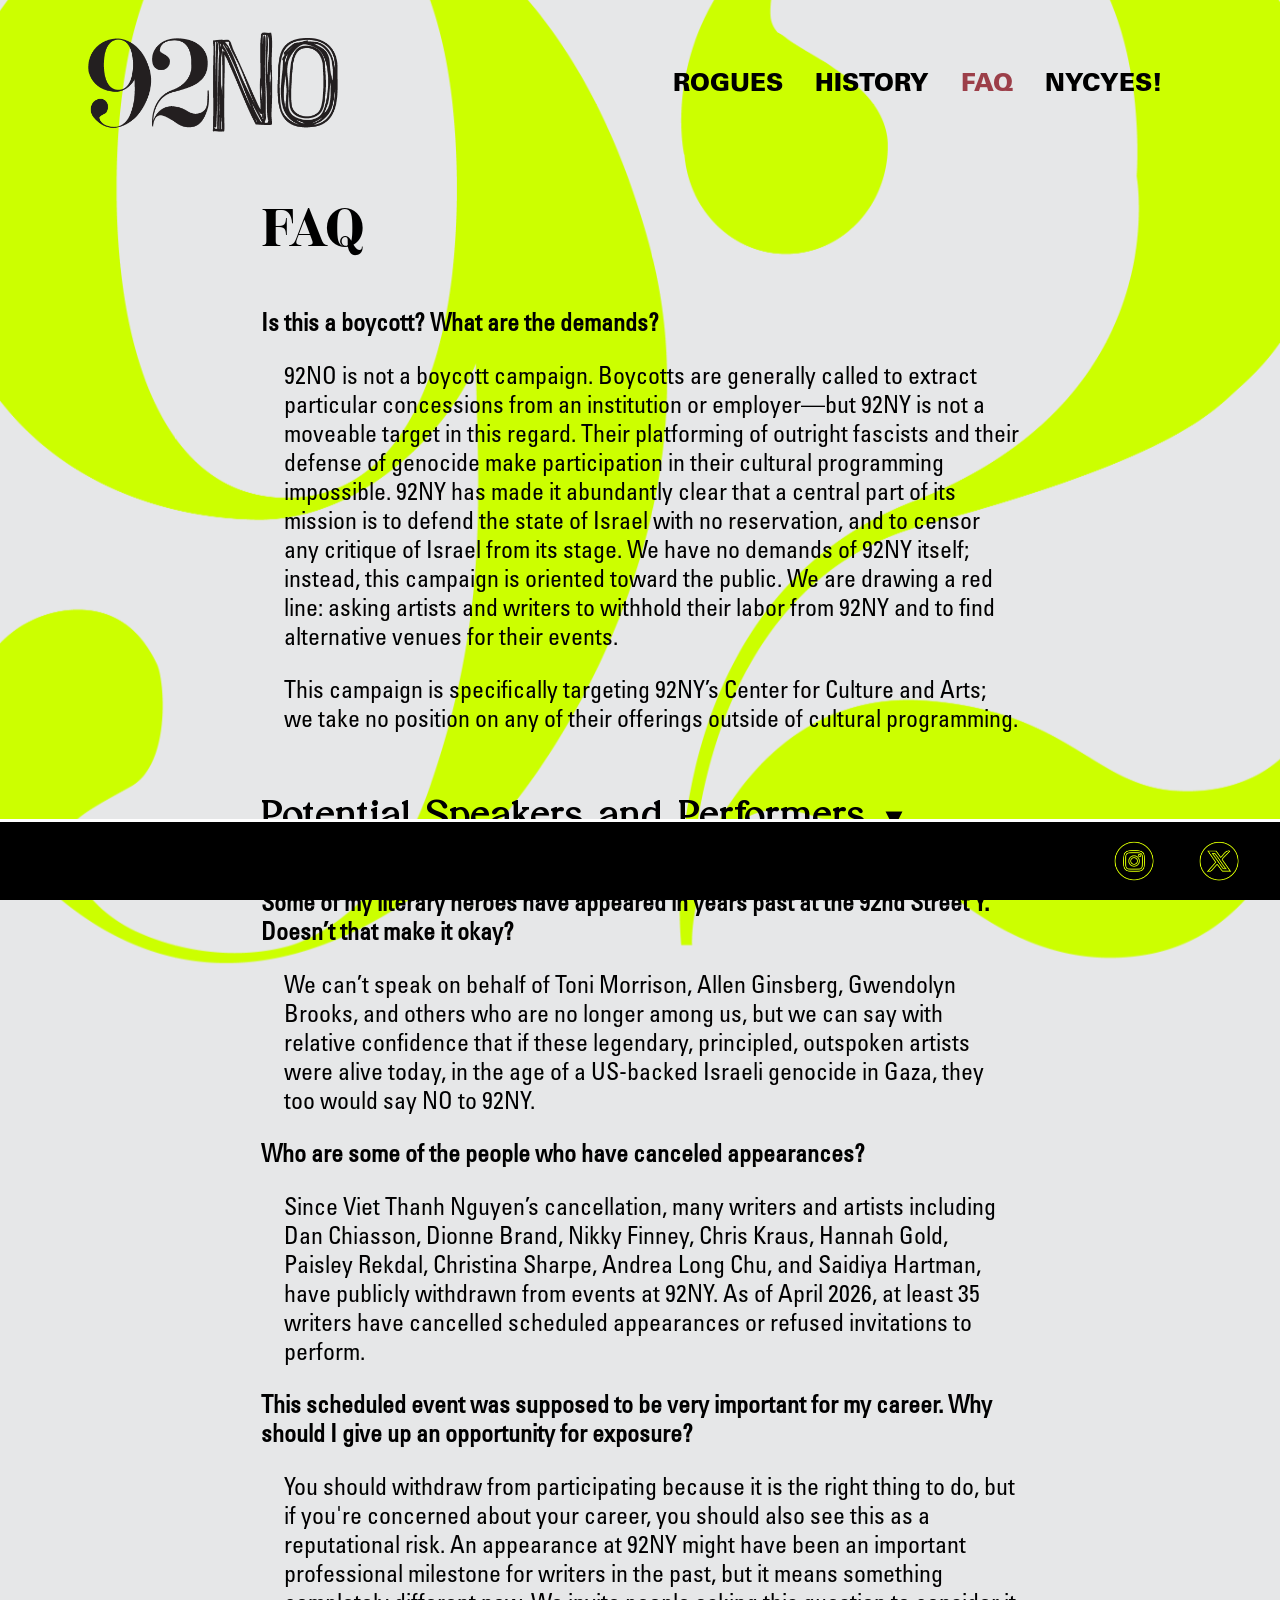
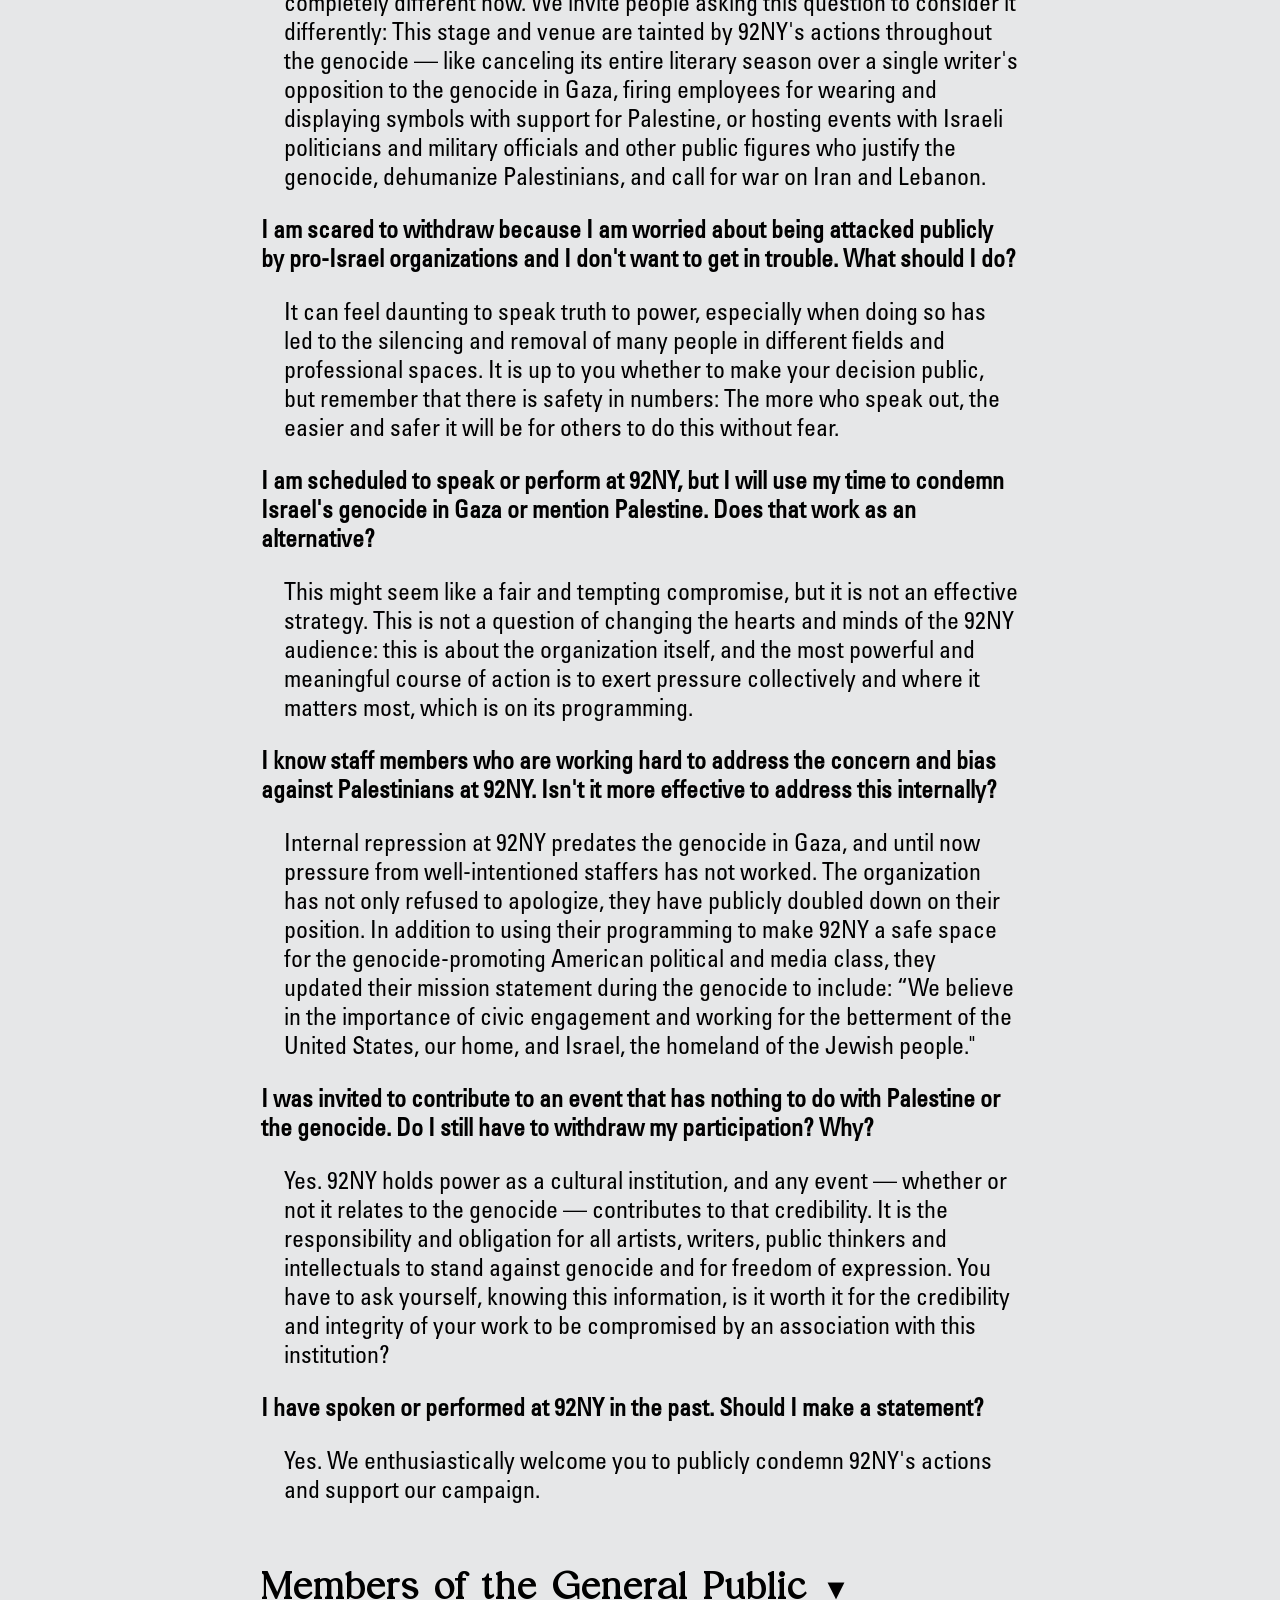
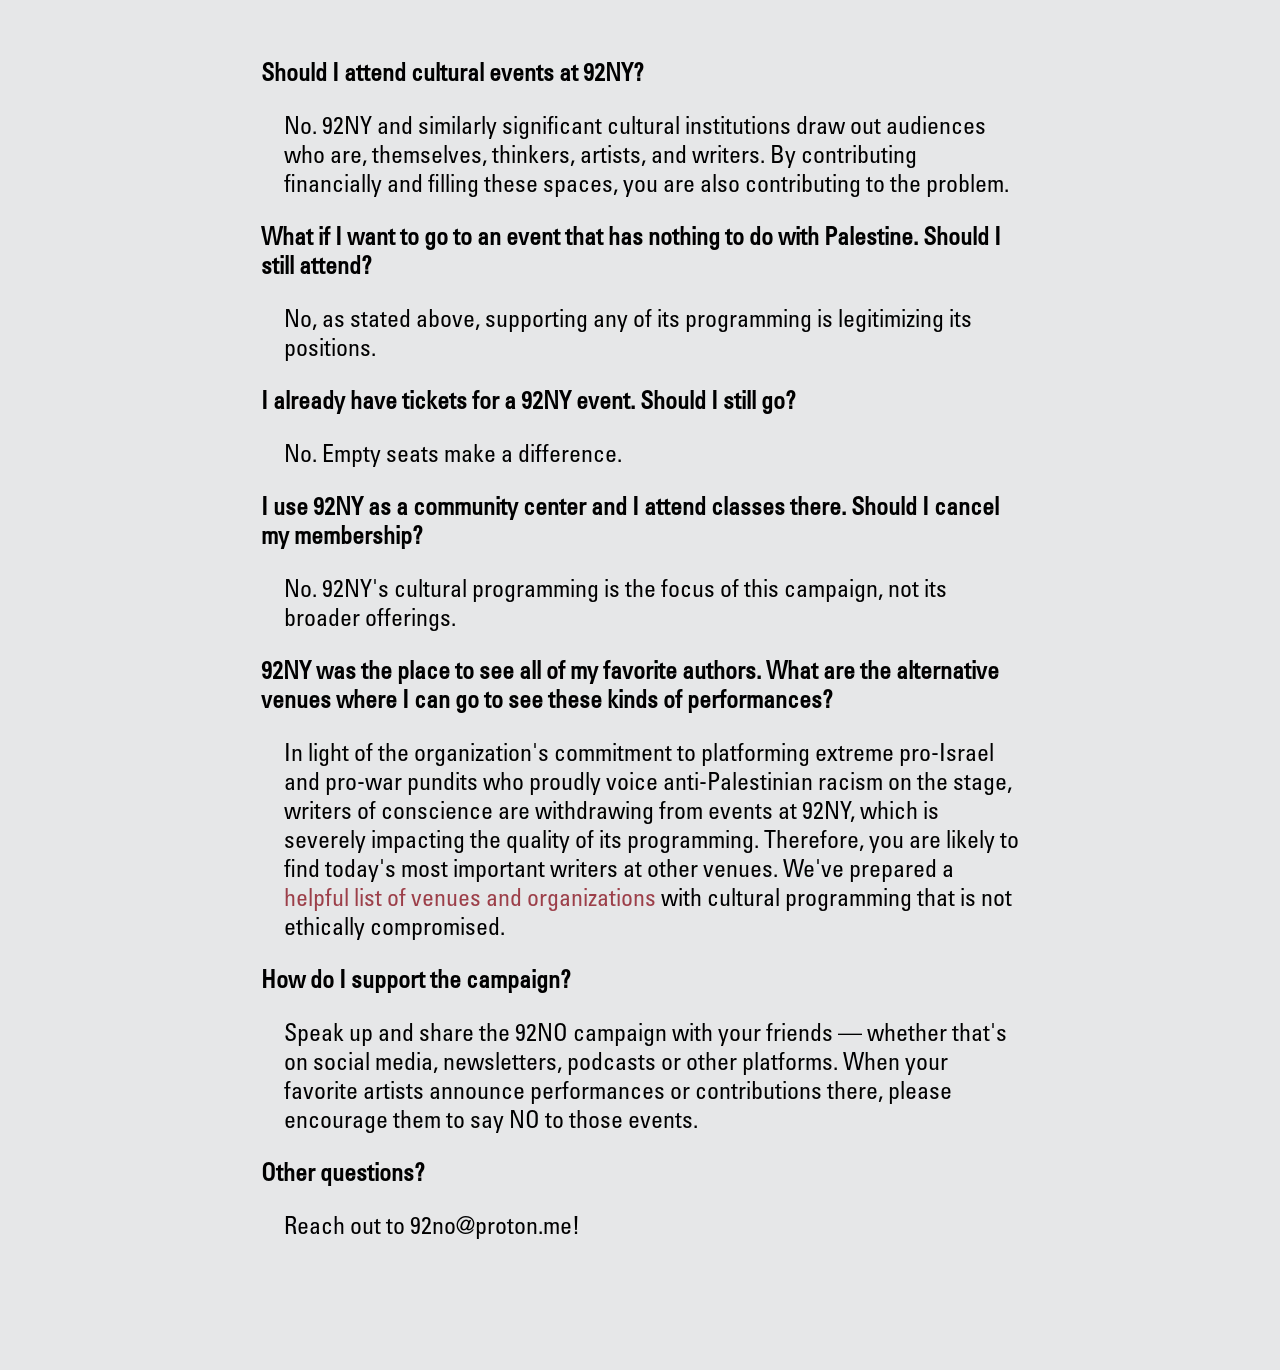
==== faq.html @ c2b95ed5 "init init" ====
<!DOCTYPE html>
<html lang="en">

<head>
    
     <link rel="icon"  href="favicon.png">


    <title>92NO!</title>
    <meta name="viewport" content="width=device-width, initial-scale=1">

    <link rel="stylesheet" href="css/style.css">
    <!-- <link rel="stylesheet" href="css/contentStyle.css"> -->


 <!-- <script data-goatcounter="https://whydontyouaskchatgpt.goatcounter.com/count" -->
        <!-- async src="//gc.zgo.at/count.js"></script> -->
<!--  -->


<link rel="preconnect" href="https://fonts.googleapis.com">
<link rel="preconnect" href="https://fonts.gstatic.com" crossorigin>
<link href="https://fonts.googleapis.com/css2?family=Bodoni+Moda:ital,opsz,wght@0,6..96,400..900;1,6..96,400..900&display=swap" rel="stylesheet">

<link rel="preconnect" href="https://fonts.googleapis.com">
<link rel="preconnect" href="https://fonts.gstatic.com" crossorigin>
<link href="https://fonts.googleapis.com/css2?family=Bodoni+Moda:ital,opsz,wght@0,6..96,400..900;1,6..96,400..900&family=Inter:ital,opsz,wght@0,14..32,100..900;1,14..32,100..900&display=swap" rel="stylesheet">



    <script src="offline/p5_v1-4-0.js"></script>
</head>




<body>
  
  <div class="fixed-bg"><img src="images/92_only.png"></div>



<div class="navigation">
    

<div class="nav-left">
    <!-- <h1 class="title"><a href="index.html">  92<span style="color: #dafe00">N<span class="letter"></span></a></span></h1> -->
     <a href="index.html"><img id="logo" src="images/92no_neon.png" alt="Logo" width="250" height="100"></a>

</div>
    <!-- <h1 class="title">92NO!</h1> -->
    <div class="nav-items">
        <p><a href="rogue.html">ROGUES</a></p>
        <p><a href="history.html">HISTORY</a></p>
        <p><a href="faq.html" style="color:  #9c3f49">FAQ</a></p>
        <p><a href="nycyes.html">NYCYES!</a></p>
    </div>
</div>



<div class="container">


<div class="section" id="faq">
     
<h3> FAQ </h3>


<div class="faq-section" style="display: block">
<p class="question">Is this a boycott? What are the demands? </p>


<p class="answer"> 
92NO is not a boycott campaign. Boycotts are generally called to extract particular concessions from an institution or employer—but 92NY is not a moveable target in this regard. Their platforming of outright fascists and their defense of genocide make participation in their cultural programming impossible. 92NY has made it abundantly clear that a central part of its mission is to defend the state of Israel with no reservation, and to censor any critique of Israel from its stage. We have no demands of 92NY itself; instead, this campaign is oriented toward the public. We are drawing a red line: asking artists and writers to withhold their labor from 92NY and to find alternative venues for their events.</p>

<p class="answer">This campaign is specifically targeting 92NY’s Center for Culture and Arts; we take no position on any of their offerings outside of cultural programming.</p>

</p>

</div>

<h4 class="faq-header">Potential Speakers and Performers <span class="arrow">▼</span> </h4> 

<div class="faq-section" style="display: block">

<p class="question">
Some of my literary heroes have appeared in years past at the 92nd Street Y. Doesn’t that make it okay?</p>

<p class="answer">
We can’t speak on behalf of Toni Morrison, Allen Ginsberg, Gwendolyn Brooks, and others who are no longer among us, but we can say with relative confidence that if these legendary, principled, outspoken artists were alive today, in the age of a US-backed Israeli genocide in Gaza, they too would say NO to 92NY.</p>

<p class="question">
Who are some of the people who have canceled appearances?</p>

<p class="answer">
Since Viet Thanh Nguyen’s cancellation, many writers and artists including Dan Chiasson, Dionne Brand, Nikky Finney, Chris Kraus, Hannah Gold, Paisley Rekdal, Christina Sharpe, Andrea Long Chu, and Saidiya Hartman, have publicly withdrawn from events at 92NY. As of April 2026, at least 35 writers have cancelled scheduled appearances or refused invitations to perform.</p>

<p class="question">
This scheduled event was supposed to be very important for my career. Why should I give up an opportunity for exposure?</p>

<p class="answer">You should withdraw from participating because it is the right thing to do, but if you're concerned about your career, you should also see this as a reputational risk. An appearance at 92NY might have been an important professional milestone for writers in the past, but it means something completely different now. We invite people asking this question to consider it differently: This stage and venue are tainted by 92NY's actions throughout the genocide — like canceling its entire literary season over a single writer's opposition to the genocide in Gaza, firing employees for wearing and displaying symbols with support for Palestine, or hosting events with Israeli politicians and military officials and other public figures who justify the genocide, dehumanize Palestinians, and call for war on Iran and Lebanon.</p>

<p class="question">I am scared to withdraw because I am worried about being attacked publicly by pro-Israel organizations and I don't want to get in trouble. What should I do?</p>

<p class="answer">It can feel daunting to speak truth to power, especially when doing so has led to the silencing and removal of many people in different fields and professional spaces. It is up to you whether to make your decision public, but remember that there is safety in numbers: The more who speak out, the easier and safer it will be for others to do this without fear.</p>

<p class="question">I am scheduled to speak or perform at 92NY, but I will use my time to condemn Israel's genocide in Gaza or mention Palestine. Does that work as an alternative?</p>

<p class="answer">This might seem like a fair and tempting compromise, but it is not an effective strategy. This is not a question of changing the hearts and minds of the 92NY audience: this is about the organization itself, and the most powerful and meaningful course of action is to exert pressure collectively and where it matters most, which is on its programming.</p>

<p class="question">I know staff members who are working hard to address the concern and bias against Palestinians at 92NY. Isn't it more effective to address this internally?</p>

<p class="answer">Internal repression at 92NY predates the genocide in Gaza, and until now pressure from well-intentioned staffers has not worked. The organization has not only refused to apologize, they have publicly doubled down on their position. In addition to using their programming to make 92NY a safe space for the genocide-promoting American political and media class, they updated their mission statement during the genocide to include: “We believe in the importance of civic engagement and working for the betterment of the United States, our home, and Israel, the homeland of the Jewish people."</p>

<p class="question">I was invited to contribute to an event that has nothing to do with Palestine or the genocide. Do I still have to withdraw my participation? Why?</p>

<p class="answer">Yes. 92NY holds power as a cultural institution, and any event — whether or not it relates to the genocide — contributes to that credibility. It is the responsibility and obligation for all artists, writers, public thinkers and intellectuals to stand against genocide and for freedom of expression. You have to ask yourself, knowing this information, is it worth it for the credibility and integrity of your work to be compromised by an association with this institution?</p>

<p class="question">I have spoken or performed at 92NY in the past. Should I make a statement?</p>

<p class="answer">Yes. We enthusiastically welcome you to publicly condemn 92NY's actions and support our campaign.  </p>
</div>



<h4 class="faq-header">Members of the General Public <span class="arrow">▼</span> </h4> 

<div class="faq-section" style="display: block">
<p class="question">Should I attend cultural events at 92NY? </p>

<p class="answer">No. 92NY and similarly significant cultural institutions draw out audiences who are, themselves, thinkers, artists, and writers. By contributing financially and filling these spaces, you are also contributing to the problem.</p>

<p class="question">What if I want to go to an event that has nothing to do with Palestine. Should I still attend?</p>

<p class="answer">No, as stated above, supporting any of its programming is legitimizing its positions. </p>

<p class="question">I already have tickets for a 92NY event. Should I still go?</p>

<p class="answer">No. Empty seats make a difference.</p>

<p class="question">I use 92NY as a community center and I attend classes there. Should I cancel my membership?</p>

<p class="answer">No. 92NY's cultural programming is the focus of this campaign, not its broader offerings. </p>

<p class="question">92NY was the place to see all of my favorite authors. What are the alternative venues where I can go to see these kinds of performances?</p>

<p class="answer">In light of the organization's commitment to platforming extreme pro-Israel and pro-war pundits who proudly voice anti-Palestinian racism on the stage, writers of conscience are withdrawing from events at 92NY, which is severely impacting the quality of its programming. Therefore, you are likely to find today's most important writers at other venues. We've prepared a <a href="nycyes.html" target="_blank">helpful list of venues and organizations</a> with cultural programming that is not ethically compromised.</p>

<p class="question">How do I support the campaign?</p>

<p class="answer">Speak up and share the 92NO campaign with your friends — whether that's on social media, newsletters, podcasts or other platforms. When your favorite artists announce performances or contributions there, please encourage them to say NO to those events. </p>


<p class="question">Other questions?</p>

<p class="answer">Reach out to 92no@proton.me!</p>
</div>


</div>



</div>





</div>

<footer class="footer">

  <div class="socials">
    <a href="https://instagram.com/92nope" target="_blank"><img class="social-logo" src="images/instagram.png"></a>
    <a href="https://x.com/92nope" target="_blank"><img  class="social-logo" src="images/twitter.png"></a>
    </div>
  </div>
</footer>


   <script src="main.js"></script>

</body>
---- css/style.css ----
:root {
/*  --bg-color: #212121;*/
  --main-chat: #303030;
  --main-text: #f5f5f5;
  --main-red: #9c3f49;
  --main-orange: #e59b4b;
  --main-yellow: #dafe00;
  --border: #ffffff0d;
  --bg-grey: #e6e7e8;
  --links-hover: #dbff00;
  --dark-grey: #262526;
  --blue: #2400ff;
}
  @import url('https://fonts.googleapis.com/css2?family=Lexend+Deca:wght@300&display=swap');


/*@import url('https://fonts.googleapis.com/css2?family=Bodoni+Moda:ital,opsz,wght@0,6..96,400..900;1,6..96,400..900&display=swap');*/

.fixed-bg {
    position: fixed;
    width: 120vw;
    height: 110vh;
    top: -15%;
    left: -5%;
    z-index: -1;
}


.fixed-bg img {
    width: 110vw;
/*    height: 140vh;*/
      background-size: cover;      /* fills the div */
  background-position: center; /* keeps it centered */
  background-repeat: no-repeat;
}

footer {
    position: fixed;
  bottom: 0;
  left: 0;
  width: 100%;
  height: 9%;
  background: black;
  color: white;
  text-align: right;
/*  padding: 10px;*/
  border-top: solid;
  border-color: white;
  box-sizing: border-box;
}

.socials {
/*    margin-right: 5%;*/
    display: flex;
    justify-content: flex-end;

}

.socials a {
    margin-left: 0%;
    margin-right: 3%;
    margin-top: 1%;
}
.social-logo {
    height: 55px;
    margin-top: 1%;
    padding-left: 2%;
    margin-right: 2%;
}

.social-logo:hover {
    cursor: pointer;
}

.bodoni-moda-<uniquifier> {
  font-family: "Bodoni Moda";
  font-optical-sizing: auto;
  font-weight: <weight>;
  font-style: normal;
}

@font-face {
  font-family: 'EditorialToday-Bold';
  src: url('../fonts/editorial-today/EditorialToday-Bold.ttf') format('truetype');
  font-weight: normal;
  font-style: normal;
}

@font-face {
  font-family: 'EditorialToday-Italic';
  src: url('../fonts/editorial-today/EditorialToday-Italic.ttf') format('truetype');
  font-weight: normal;
  font-style: normal;
}

@font-face {
  font-family: "Scotch";
  src: url('../fonts/scotch/fonnts.com-Scotch-Deck-Bold.otf') format('opentype');
  font-weight: normal;
  font-style: normal;
}

@font-face {
  font-family: 'UniversLT';
  src: url('../fonts/universLT/UniversLTStd-Cn.otf') format('opentype');
  font-weight: normal;
  font-style: normal;
}

@font-face {
  font-family: 'UniversLT-Black';
  src: url('../fonts/universLT/UniversLTStd-Black.otf') format('opentype');
  font-weight: normal;
  font-style: normal;
}

body {

    background-color: var(--bg-grey);
/*    font-family: 'Inter', sans-serif;*/
font-family: "UniversLT";
    overflow-y: scroll;
    color: black;
}

#text-body {
    width: 90%;
    margin-left: 5%;
}
.navigation {
    margin-top: 2.5%;
    padding-left: 5rem;
    padding-right: 2rem;
    background: white;
/*    position: absolute;*/
    height: 7rem;
    width:  90%;
    display: flex;
/*    background-color: var(--bg-grey);*/
background-color: transparent;
    color: black;
}

#logo {
/*    margin-top: 15%;*/
/*    position: fixed;*/
}

.logo img {
/*    width: 1rem;*/
/*    height: 1rem;*/
/*margin-top: 50%;*/
}


.nav-left {
    width: 40%;
}

.nav-items {
width: 50%;
margin-left: 10%;
height: 100%;
display: flex;

}

.nav-items p {
    padding: 1rem;
/*    padding-top: 2rem;*/
    color: white;
/*    font-family: "Bodoni Moda", serif;*/
font-family: "UniversLt-Black", serif;

}

.nav-items a {
    text-decoration: none;
    color: black;
    border-bottom: none;
}

.nav-items a:hover {
    color: var(--blue);
}

a {
/*    color: white;*/
color: var(--main-red);
text-decoration: none;

}

a:hover {
    color: var(--blue);
}

.container {
    width: 100%;
    margin-top: 0%;
    margin-bottom: 10%;
}


.section {
    width: 60%;
    margin-left: 20%;
    text-align: left;
    margin-top: 5%;
/*    display: flex;*/
}

#intro, #nycyes, #history, #faq, #rogue {
    margin-top: 3%;
/*    display: flex;*/
}



.title {
    font-size: 6rem;
    text-align: left;
/*    font-family: "Bodoni Moda", serif;*/
font-family: "EditorialToday-Bold", serif;
    margin-top: .5rem;
    margin-bottom: -2rem;
    font-weight: 700;
    font-optical-sizing: auto;
    letter-spacing: -0.02em;
    color: black;
}


.title a {
    text-decoration: none;
    color: black;
    border-bottom: none;
}

.title a:hover {
    color: var(--main-yellow);
}
.letter::after {
  content: "Y";
  animation: swap 4s infinite;
/*  color: var(--main-red);*/
}

@keyframes swap {
  0%, 45% {
    content: "Y?";
  }
  50%, 100% {
    content: "O!";
  }
}


h2 {
    font-size: 4.7rem;
}

h3 {
    font-size: 3.3rem ;
    font-family: "Scotch";
    text-align: left;
}

h4 {
    font-size: 2.5rem ;
    font-family: "Scotch";
}

p {
    font-size: 1.5rem;
}


#header {
    width: 90%;
    margin-left: 5%;
    text-align: left;
/*    margin-top: 7%;*/
/*    float: left;*/
/*    width: 70%;*/
/*    font-size: 20rem;*/
}


/*#gallery {
    margin-left: 5%;
    width: 90%;
    height: 10rem;
    display: grid;
    grid-template-columns: repeat(auto-fit, minmax(200px, 1fr));
    gap: 10px;
    margin-top: 5%;
    box-sizing: border-box;
}*/

#gallery {
/*    margin-left: 5%;*/
    width: 100%;
/*    height: 10rem;*/
    display: flex;
    flex-wrap: wrap;
/*    grid-template-columns: repeat(auto-fit, minmax(200px, 1fr));*/
    gap: 10px;
    margin-top: 5%;
    justify-content: center;
/*    width: 100%;*/
    box-sizing: border-box;
}

.featured {
    display: flex;
/*        background-color: var(--bg-grey);*/
    width: 70%;
    margin-left: 15%;
/*    height: 50%;*/
/*height: auto;*/
/*max-height: 80vh;*/
margin-top: 4%;
display: none;

position: fixed;
  inset: 0;
/*  background: rgba(50,50,50,1);

border-radius: 3px;
border-style: solid;
border-width: 10px;*/
border-color: black;
  justify-content: center;
  align-items: center;

  z-index: 1000;

/*    width: 90%;*/
}

.featured.active {
  display: flex;
}

.close-btn {
  position: absolute;
  top: 10px;
  right: 15px;
  font-size: 34px;ƒ
  background: none;
  border: none;
  cursor: pointer;
/*  color: black;*/
color: var(--main-yellow);
background-color: var(--dark-grey);
}

.close-btn:hover {
    color: var(--blue);
}

.quote {
    font-style: italic;
/*    font-family: "EditorialToday";*/
/*    font-size: 90%;*/
}

.featured img {
    width: 20%;
    height: 80%;
    float: left;

}

#nycyes a {
    font-size: 1.4rem;
}

#nycyes h4 {
/*    font-size: 2rem;*/
}
#about-villain {
/*    width: 65%;*/
    text-align: left;
    margin-left: 5%;
    margin-right: 5%;


  position: relative;
  padding: 15px;

/*    background: rgba(50,50,50,1);*/
/*background: black;*/

border-radius: 15px;
border-style: solid;
border-width: 0px;
border-color: var(--main-grey);
padding-right: 20px;
padding-left: 20px;
margin-bottom: 5%;
/*color: black;*/
color: white;
/*background-color: var(--bg-grey);*/
background-color: var(--dark-grey);
}


#about-villain h3 {
    font-size: 1.6rem;
}

#about-villain p {
    font-size: 1.3rem;
}
#about-villain a{
    color: var(--main-yellow);
}

#about-villain a:hover{
    color: var(--blue);
}
#about-villain h3 {
    margin-top: 2.5%;
}
#rogue {
    text-align: center;
}
#gallery img {
/*    width: 100%;*/
width: 250px;
height: 250px;
max-width: 100%;
padding: 0px;
/*    height: auto;*/
    display: block;
/*    object-fit: cover;*/
/*filter: sepia(1) saturate(2) hue-rotate(-40deg);*/
filter: grayscale(100%);
    border-width: 5px;
    border-color: var(--main-red);
/*border-color: black;*/
    border-style: solid;
    border-radius: 5px;

}


#gallery img:hover {
    filter: none;
    cursor: pointer;
    border-color: var(--links-hover);

}


.faq-section {
    display: block;
}


.arrow {
/*    display: none;*/
font-size: 1.8rem;
}

.faq-header:hover {
    cursor: pointer;
}

.alt-header, .faq-header {
    font-family: 'EditorialToday-Bold';
    font-weight: bold;
}

.alt-header:hover {
    cursor: pointer;
}

.question {
font-weight: 700;
}

.answer {
    margin-left: 3%;
}

.video-header {
    width: 90%;
    margin-left: 5%;
    height: auto;
}

@media screen and (max-width: 1130px) {

.fixed-bg {
    position: fixed;
    width: 170vw;
    height: 110vh;
    top: -10%;
    left: -50%;
    z-index: -1;
}


.fixed-bg img {
    width: 170vw;
    height: 110vh;
      background-size: cover;      /* fills the div */
  background-position: center; /* keeps it centered */
  background-repeat: no-repeat;
}


    }


 
@media screen and (max-width: 650px) {

.fixed-bg {
    position: fixed;
    width: 250vw;
    height: 110vh;
    top: -10%;
    left: -50%;
    z-index: -1;
}


.fixed-bg img {
    width: 200vw;
    height: 110vh;
      background-size: cover;      /* fills the div */
  background-position: center; /* keeps it centered */
  background-repeat: no-repeat;
}


footer {
    position: fixed;
  left: 0;
  width: 100%;
  height: 8%;
  background: black;
  color: white;
  text-align: right;
  padding: 0px;
  border-top: solid;
  border-color: white;
    padding-bottom: 0pxx;
    overflow-y: hidden;
}

.socials {
/*    position: fixed;*/
/*    margin-right: 5%;*/
    display: flex;
    justify-content: flex-end;

}

.social-logo {
    height: 50px;
    margin-top: 1%;
/*    margin-top: 15px;*/
/*    padding-left: 20px;*/
/*    margin-right: 10px;*/
/*    margin-bottom: 10px;*/
}



    .navigation {
        display: grid;
        padding: 2px;
        width: 95%;
        margin-left: 2.5%;
    }
    .nav-left {
        width: 100%;
    }

    .title {
        text-align: center;
    }
    .nav-items {
        margin-left: 0;
        width: 100%;
    }

    .nav-items p {
        font-size: 1.05rem;
        padding: .35rem;
    }

    .container {
        margin-top: 20%;
        margin-bottom: 25%;
    }
    .section {
        margin-top: 5%;
        width: 95%;
        margin-left: 2.5%;
    }

    .section p {
        font-size: 1.1rem;
    }

    #nycyes a {
    font-size: 1.1rem;
}

    h3 {
        font-size: 2.1rem;
    }
    h4 {
        font-size: 1.7rem;
    }

    .featured {
        width: 100%;
        margin-left: 1vw;
/*        margin-top: 9vh;*/
/*        height: auto;*/
max-height: 90vh;
        border-width: 1px;
/*        padding: 2px;*/
        padding-top: 5px;
/*        overflow-y: scroll;*/
    }

    #about-villain h3 {
        max-width: 90%;
        font-size: 1.4rem;
    }

    #gallery img {
        border-width: 0px;
    }

    #about-villain {
        padding: 10px;
        width: 100%;
        max-height: 100%;
        overflow-y: scroll;
    }

    #about-villain p {
        font-size: 1.1rem;
    }

    #logo{
        margin-left: 15%;
        margin-right: 10%;

    }

    .arrow {
/*    display: none;*/
font-size: 1.4rem;
}


}



@media screen and (min-width: 405px) and (max-width: 450px) {
    
    .nav-items p{
        font-size: 1.15rem;
    }
}



@media screen and (min-width: 440px) and (max-width: 650px) {
    
    .nav-items p{
        font-size: 1.3rem;
    }
}


@media screen and (min-width: 600px) and (max-width: 990px) {
    
    .nav-items p{
        font-size: 1.5rem;
/*        margin-left: 10rem;*/
margin-left: 2%;

    }


.nav-items a {
/*    margin-left: 10rem;*/
}

    .navigation {
        display: grid;
        padding: 2px;
        width: 95%;
        margin-left: 2.5%;
    }
    .nav-left {
        width: 100%;
    }

    #logo {
        margin-left: 30%;
    }

    .title {
        text-align: center;
    }
    .nav-items {
/*        margin-left: 3%;*/
        width: 100%;
/*        padding: 10px;*/
text-align: center;
padding-left: 5%;
    }
    .container {
        margin-top: 20%;
        margin-bottom: 25%;
    }
    .section {
        margin-top: 5%;
        width: 95%;
        margin-left: 2.5%;
    }

    .section p {
        font-size: 1.1rem;
    }
}
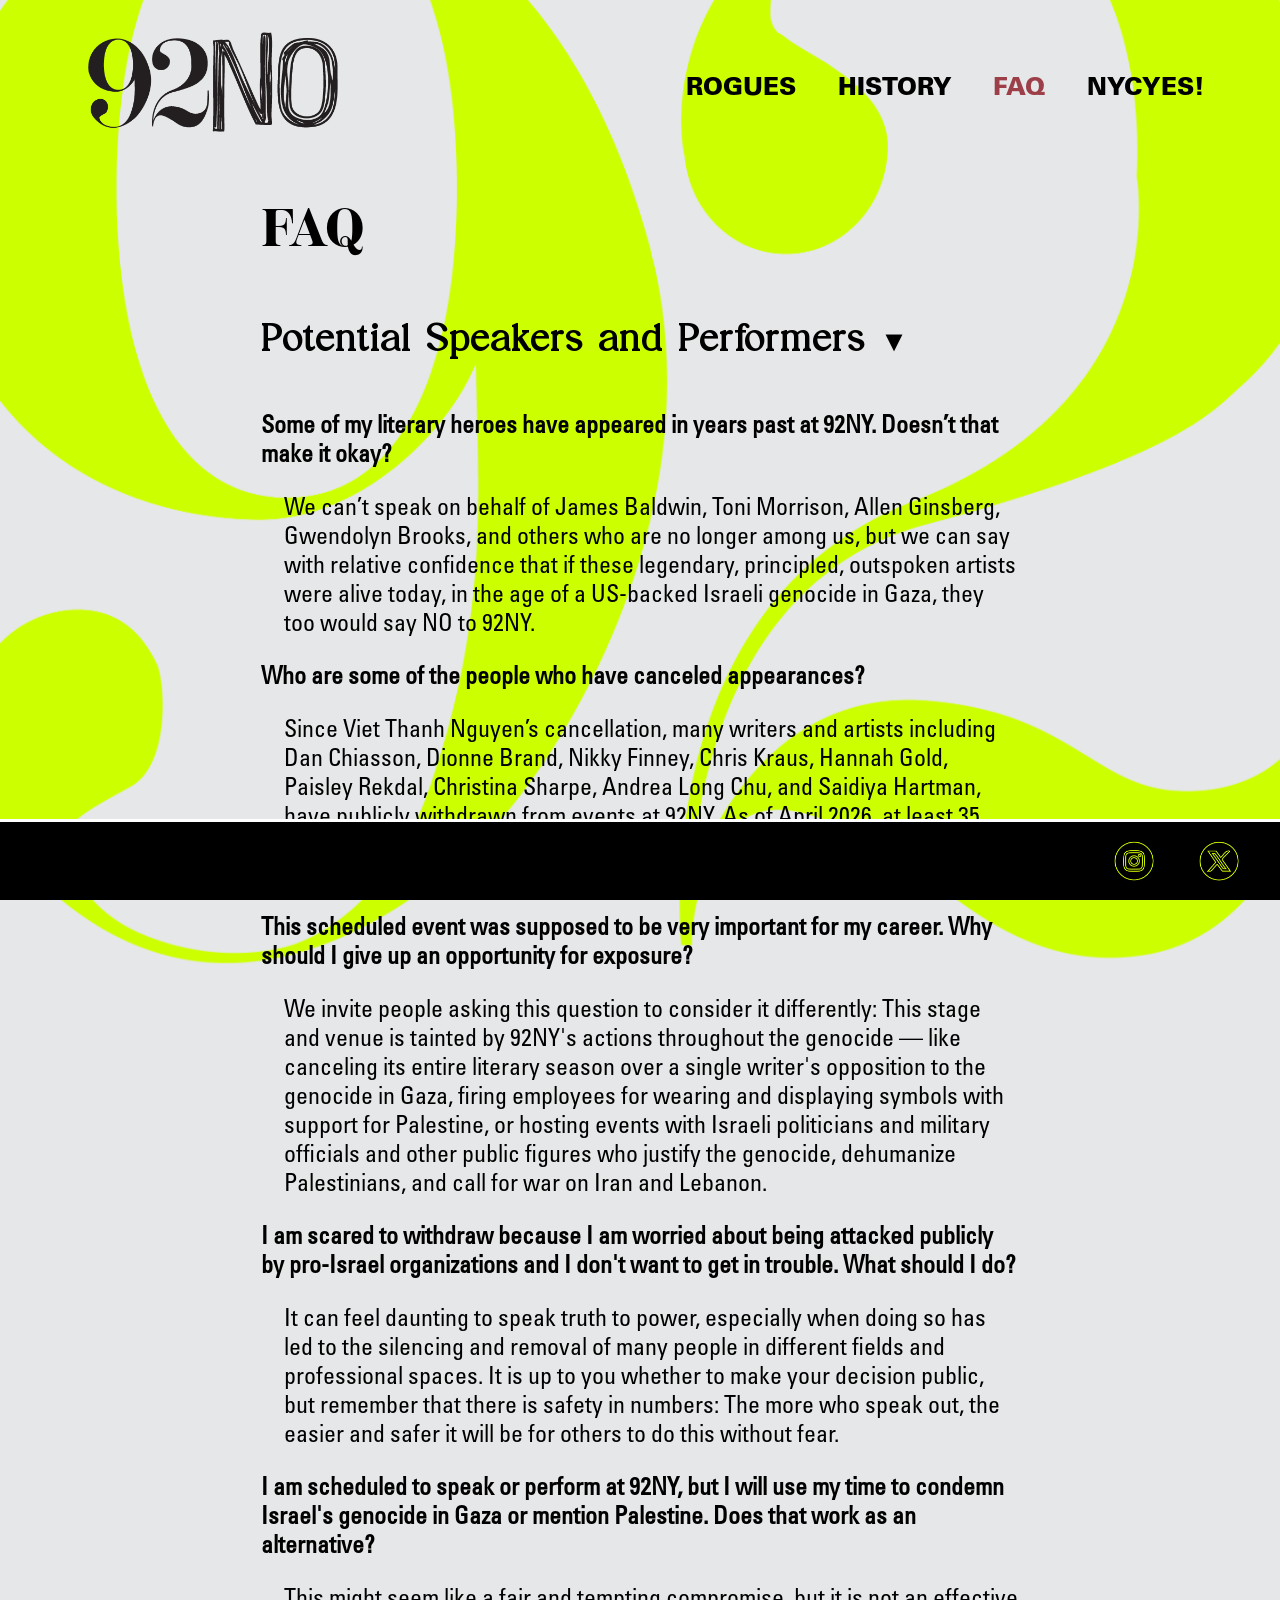
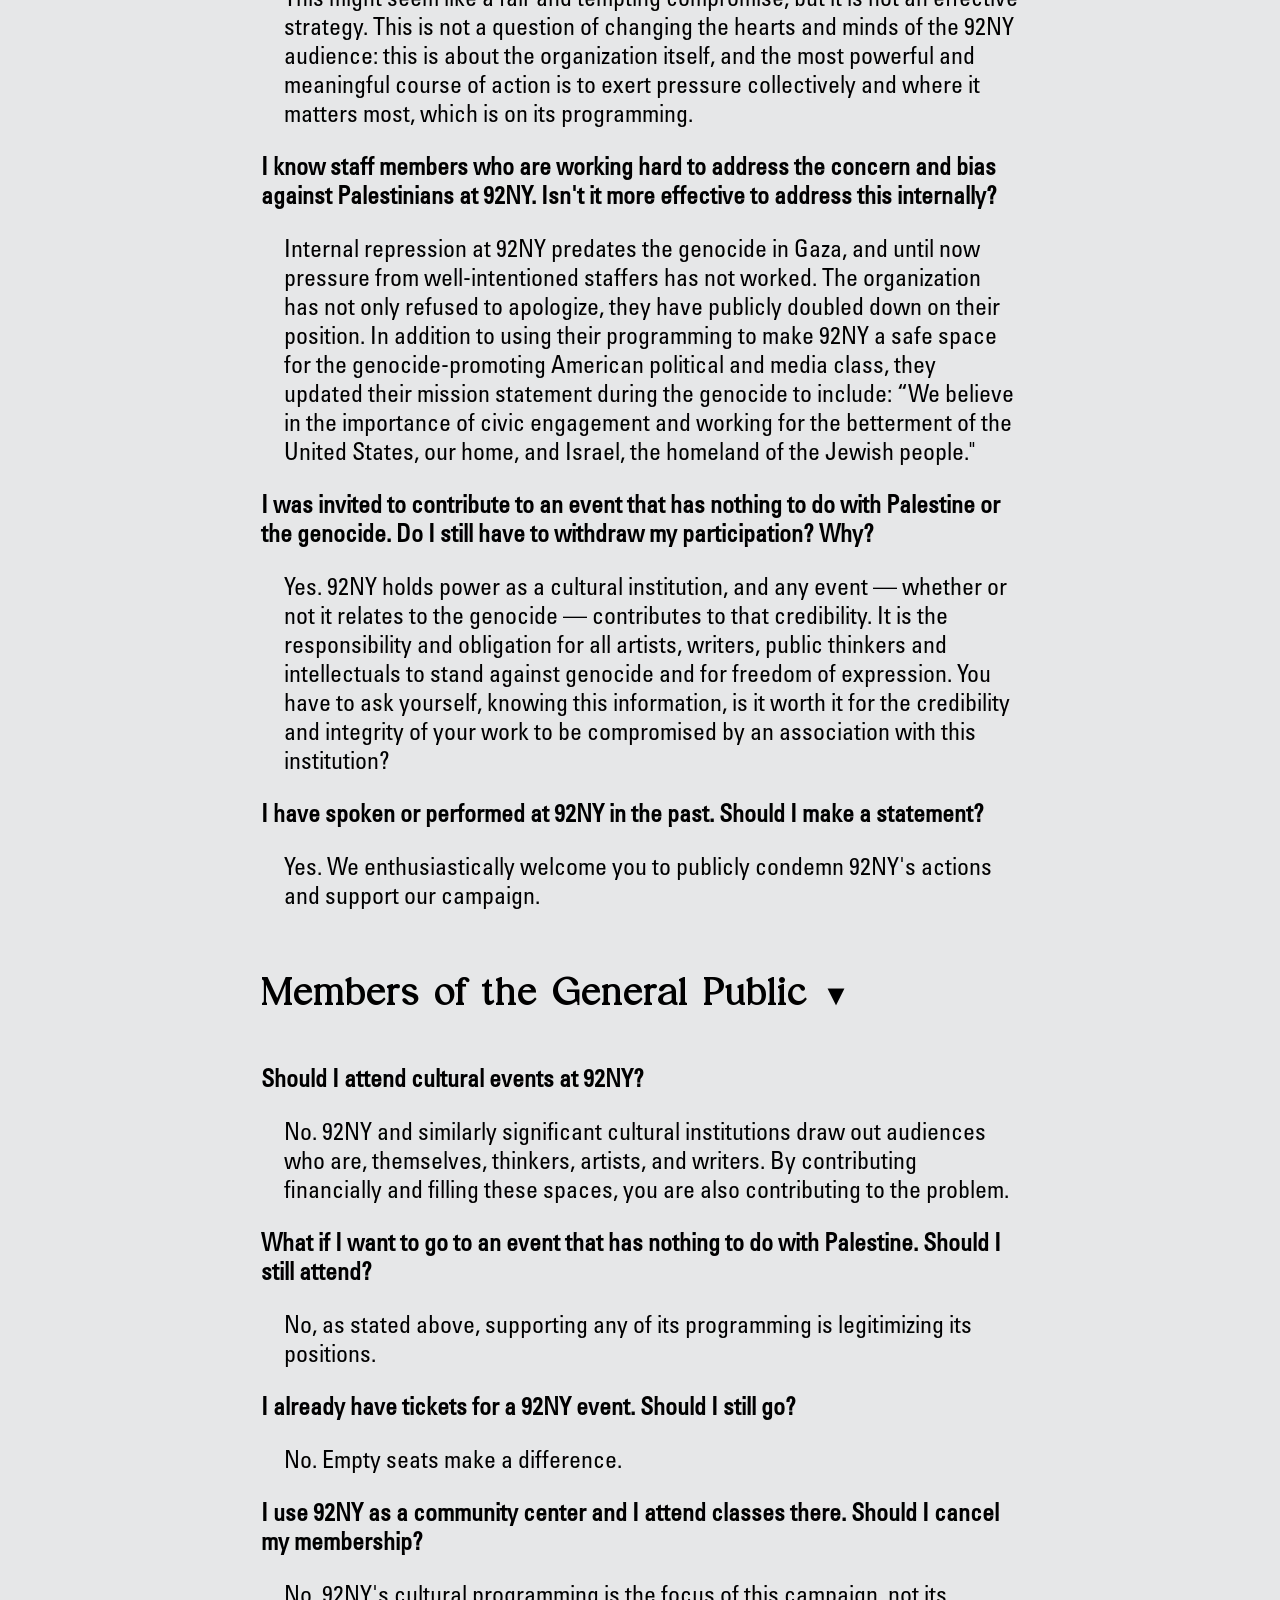
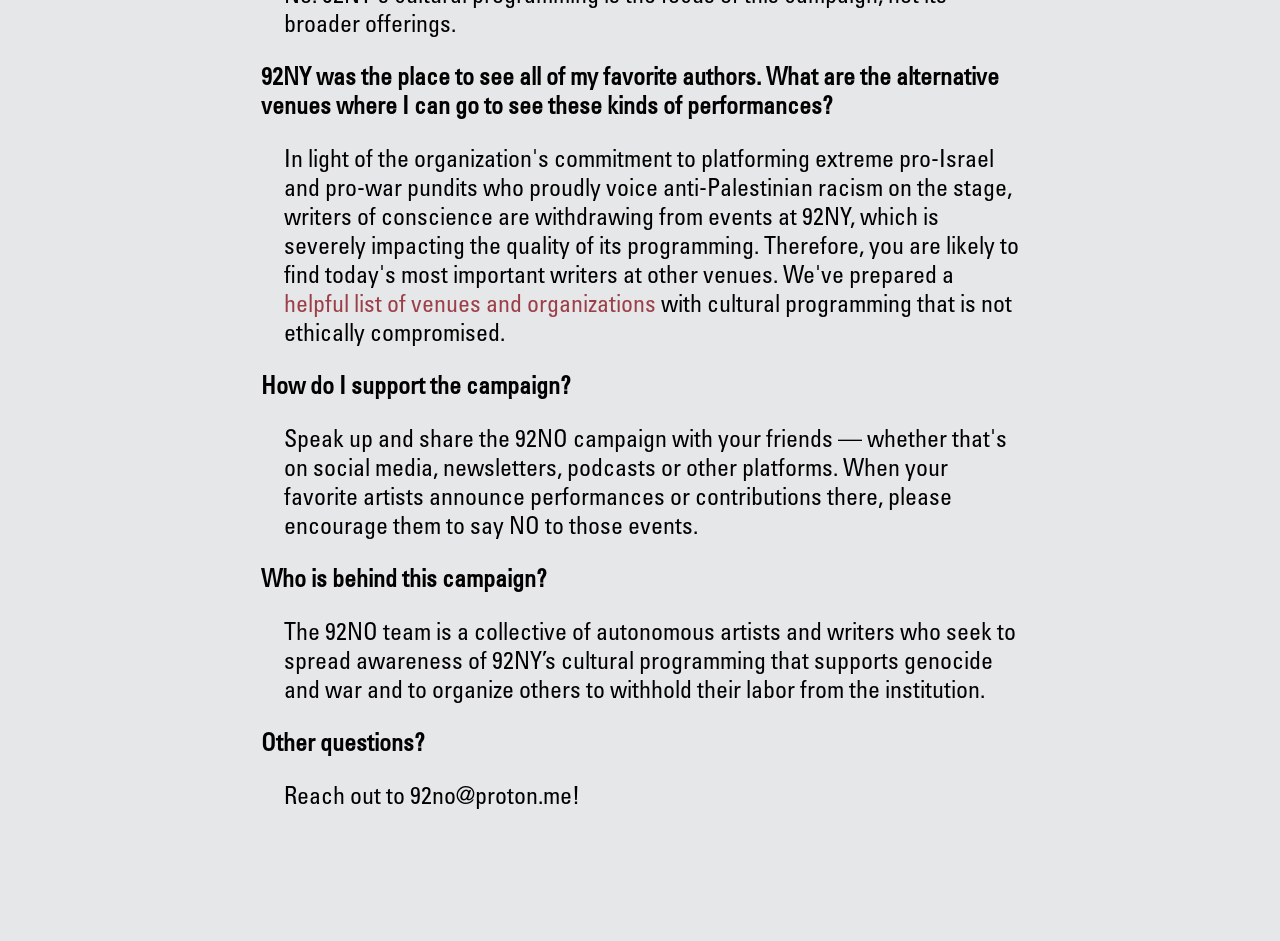
==== commit ebfb457b: "site author" ====
--- a/faq.html
+++ b/faq.html
@@ -67,28 +67,15 @@
 <h3> FAQ </h3>
 
 
-<div class="faq-section" style="display: block">
-<p class="question">Is this a boycott? What are the demands? </p>
-
-
-<p class="answer"> 
-92NO is not a boycott campaign. Boycotts are generally called to extract particular concessions from an institution or employer—but 92NY is not a moveable target in this regard. Their platforming of outright fascists and their defense of genocide make participation in their cultural programming impossible. 92NY has made it abundantly clear that a central part of its mission is to defend the state of Israel with no reservation, and to censor any critique of Israel from its stage. We have no demands of 92NY itself; instead, this campaign is oriented toward the public. We are drawing a red line: asking artists and writers to withhold their labor from 92NY and to find alternative venues for their events.</p>
-
-<p class="answer">This campaign is specifically targeting 92NY’s Center for Culture and Arts; we take no position on any of their offerings outside of cultural programming.</p>
-
-</p>
-
-</div>
-
 <h4 class="faq-header">Potential Speakers and Performers <span class="arrow">▼</span> </h4> 
 
 <div class="faq-section" style="display: block">
 
 <p class="question">
-Some of my literary heroes have appeared in years past at the 92nd Street Y. Doesn’t that make it okay?</p>
+Some of my literary heroes have appeared in years past at 92NY. Doesn’t that make it okay?</p>
 
 <p class="answer">
-We can’t speak on behalf of Toni Morrison, Allen Ginsberg, Gwendolyn Brooks, and others who are no longer among us, but we can say with relative confidence that if these legendary, principled, outspoken artists were alive today, in the age of a US-backed Israeli genocide in Gaza, they too would say NO to 92NY.</p>
+We can’t speak on behalf of James Baldwin, Toni Morrison, Allen Ginsberg, Gwendolyn Brooks, and others who are no longer among us, but we can say with relative confidence that if these legendary, principled, outspoken artists were alive today, in the age of a US-backed Israeli genocide in Gaza, they too would say NO to 92NY.</p>
 
 <p class="question">
 Who are some of the people who have canceled appearances?</p>
@@ -99,7 +86,7 @@
 <p class="question">
 This scheduled event was supposed to be very important for my career. Why should I give up an opportunity for exposure?</p>
 
-<p class="answer">You should withdraw from participating because it is the right thing to do, but if you're concerned about your career, you should also see this as a reputational risk. An appearance at 92NY might have been an important professional milestone for writers in the past, but it means something completely different now. We invite people asking this question to consider it differently: This stage and venue are tainted by 92NY's actions throughout the genocide — like canceling its entire literary season over a single writer's opposition to the genocide in Gaza, firing employees for wearing and displaying symbols with support for Palestine, or hosting events with Israeli politicians and military officials and other public figures who justify the genocide, dehumanize Palestinians, and call for war on Iran and Lebanon.</p>
+<p class="answer">We invite people asking this question to consider it differently: This stage and venue is tainted by 92NY's actions throughout the genocide — like canceling its entire literary season over a single writer's opposition to the genocide in Gaza, firing employees for wearing and displaying symbols with support for Palestine, or hosting events with Israeli politicians and military officials and other public figures who justify the genocide, dehumanize Palestinians, and call for war on Iran and Lebanon.</p>
 
 <p class="question">I am scared to withdraw because I am worried about being attacked publicly by pro-Israel organizations and I don't want to get in trouble. What should I do?</p>
 
@@ -152,6 +139,13 @@
 <p class="answer">Speak up and share the 92NO campaign with your friends — whether that's on social media, newsletters, podcasts or other platforms. When your favorite artists announce performances or contributions there, please encourage them to say NO to those events. </p>
 
 
+<p class="question">Who is behind this campaign?</p>
+
+<p class="answer">
+The 92NO team is a collective of autonomous artists and writers who seek to spread awareness of 92NY’s cultural programming that supports genocide and war and to organize others to withhold their labor from the institution.  
+</p>
+
+
 <p class="question">Other questions?</p>
 
 <p class="answer">Reach out to 92no@proton.me!</p>
--- a/css/style.css
+++ b/css/style.css
@@ -159,14 +159,14 @@
 
 .nav-items {
 width: 50%;
-margin-left: 10%;
+margin-left: 20%;
 height: 100%;
 display: flex;
 
 }
 
 .nav-items p {
-    padding: 1rem;
+    padding: 1.3rem;
 /*    padding-top: 2rem;*/
     color: white;
 /*    font-family: "Bodoni Moda", serif;*/
@@ -586,13 +586,14 @@
         text-align: center;
     }
     .nav-items {
-        margin-left: 0;
+        margin-left: 4%;
         width: 100%;
     }
 
     .nav-items p {
         font-size: 1.05rem;
         padding: .35rem;
+        padding: .3rem;
     }
 
     .container {
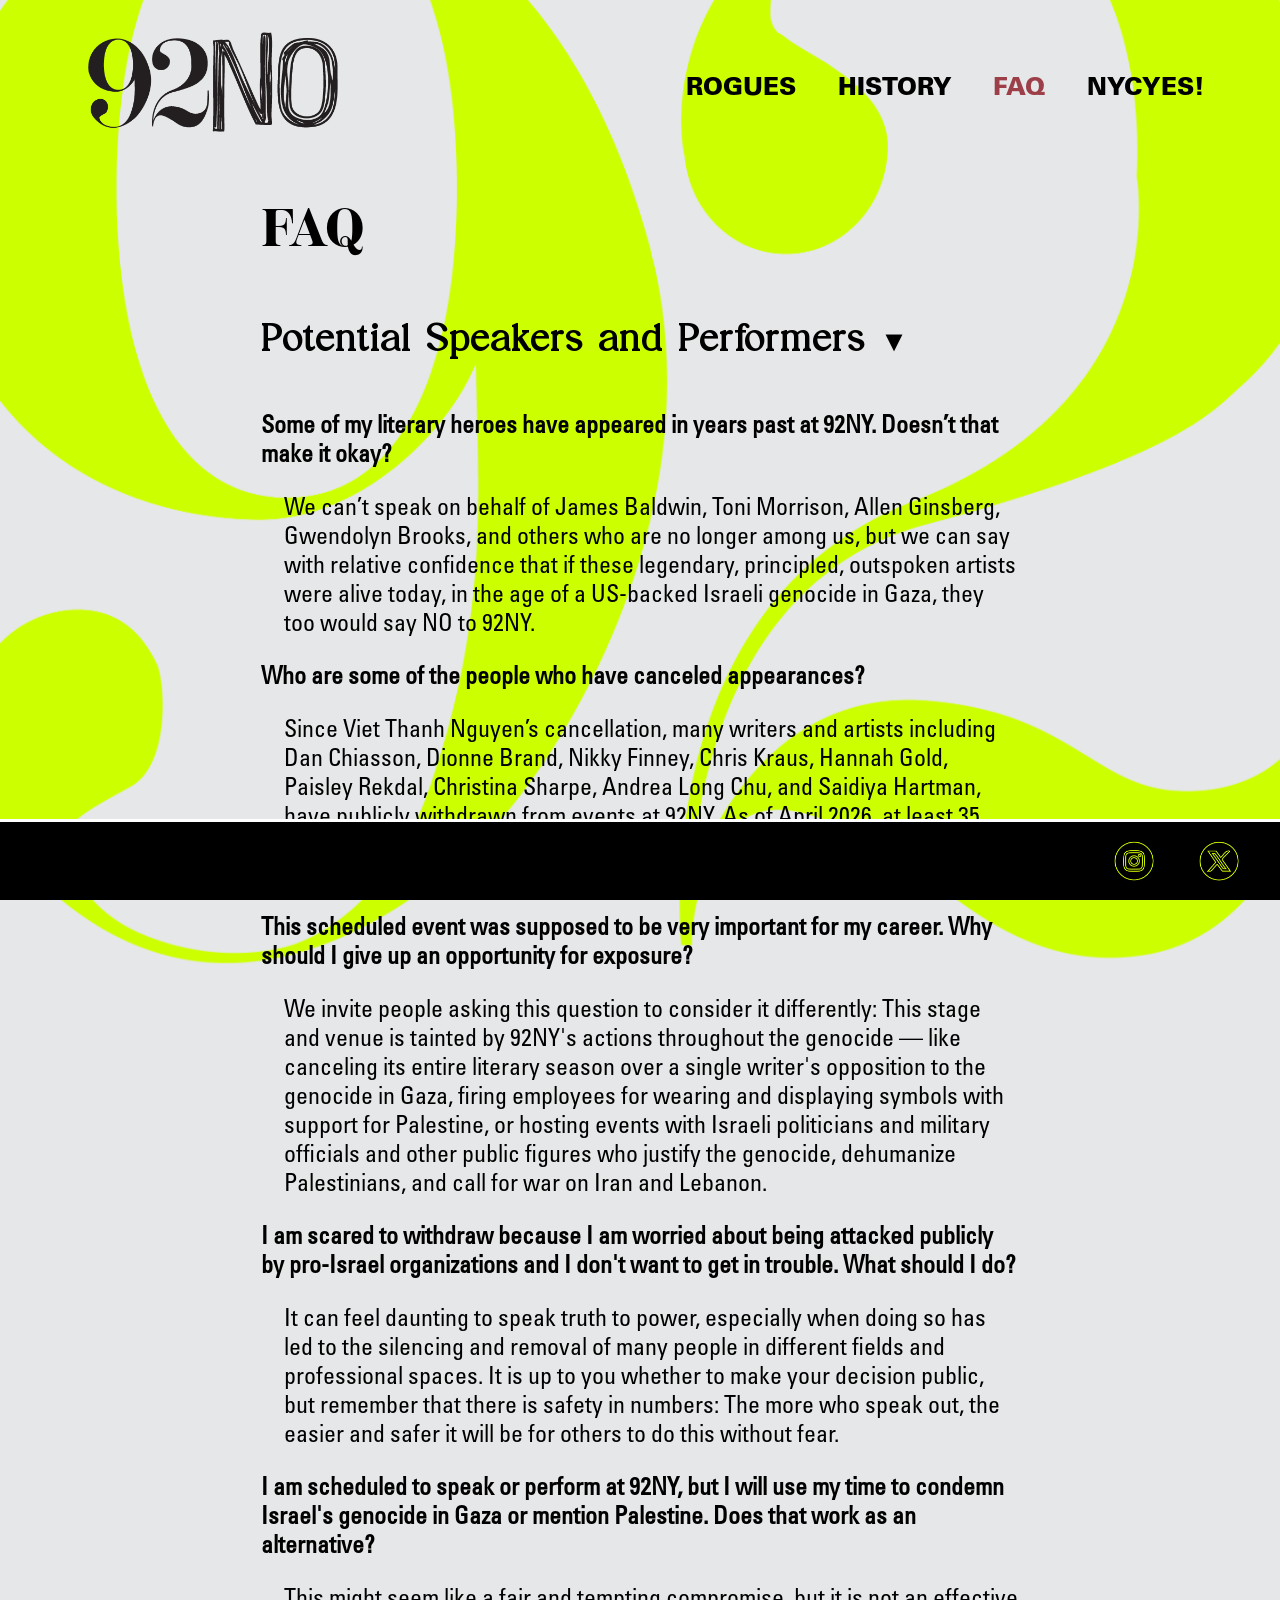
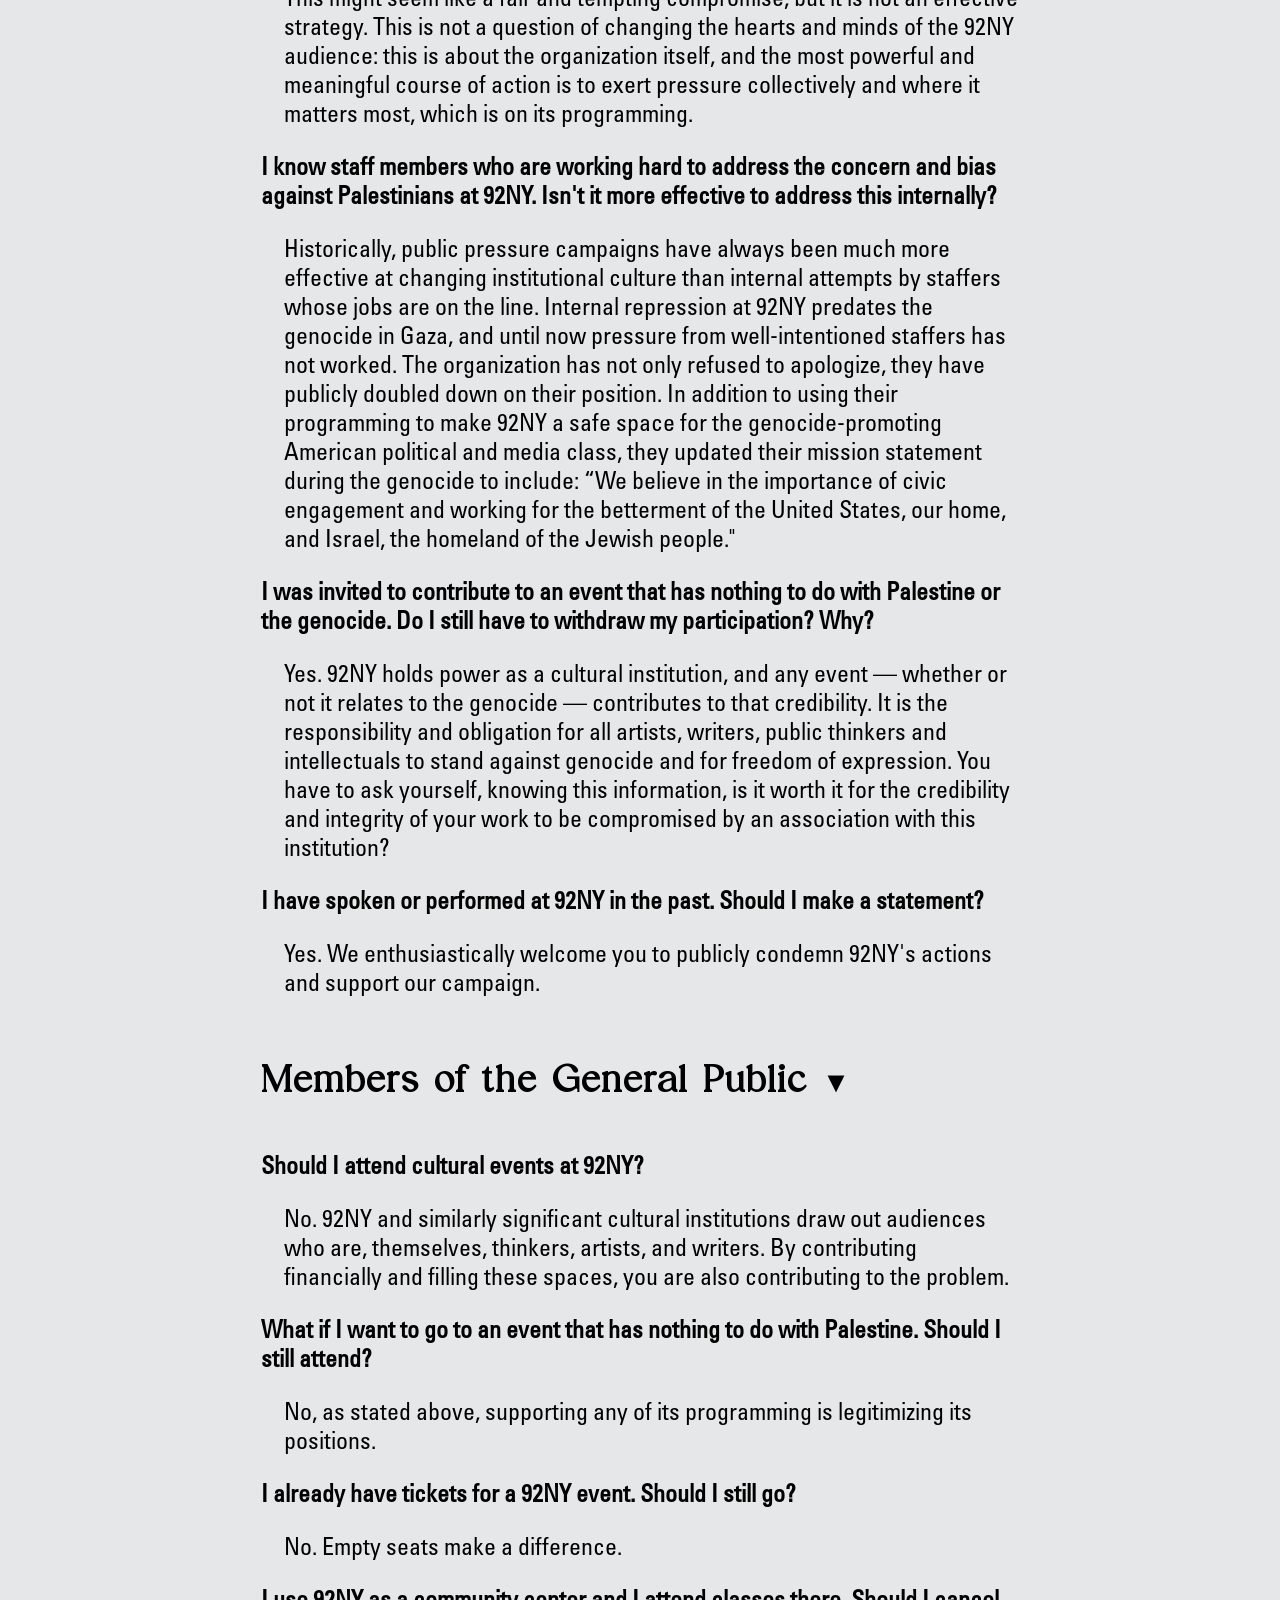
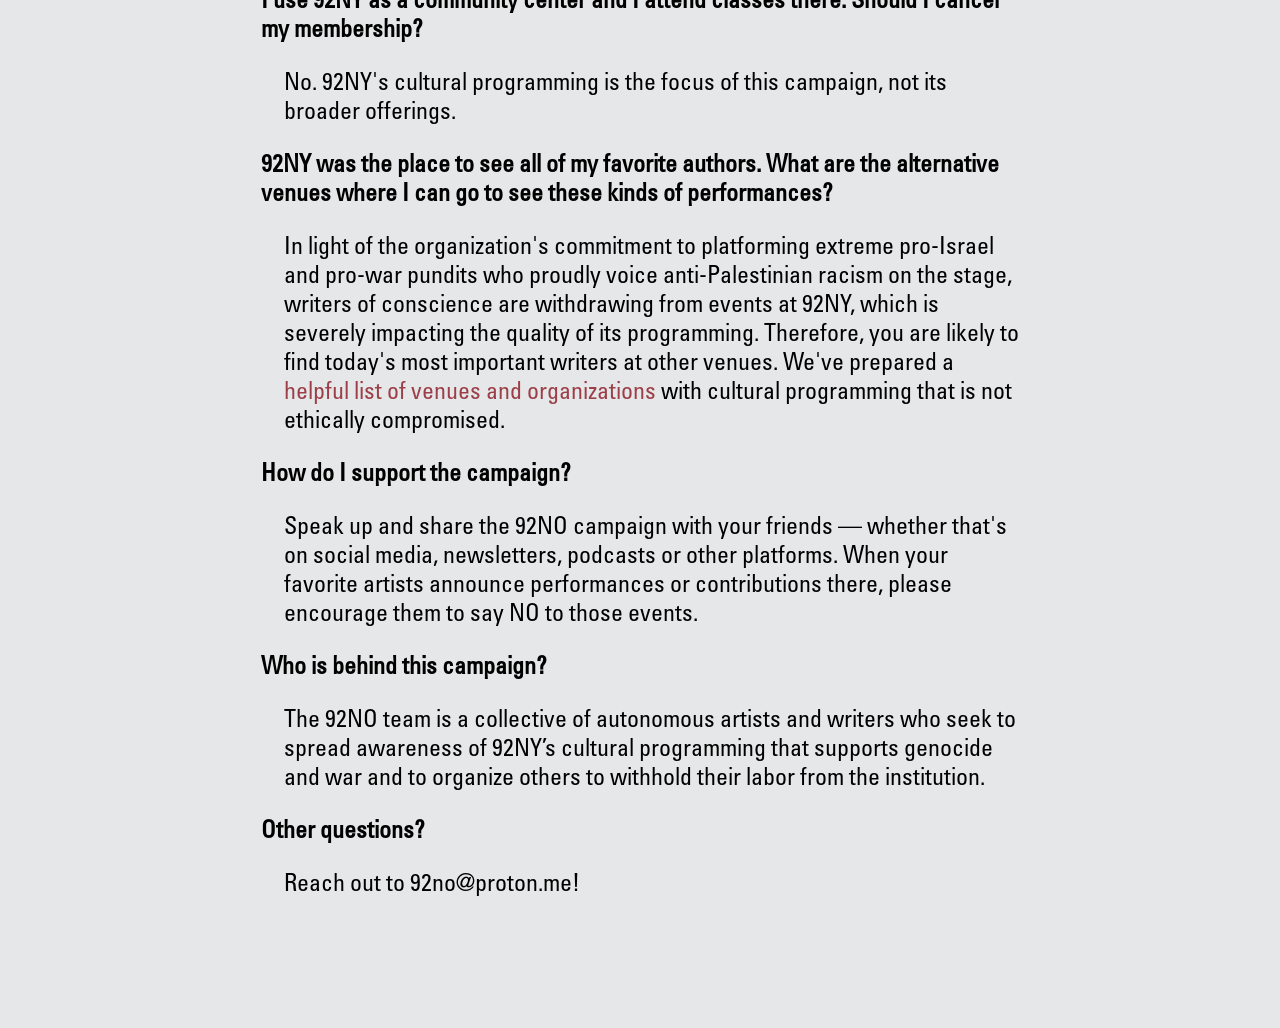
==== commit 6f31211a: "historically" ====
--- a/faq.html
+++ b/faq.html
@@ -98,7 +98,7 @@
 
 <p class="question">I know staff members who are working hard to address the concern and bias against Palestinians at 92NY. Isn't it more effective to address this internally?</p>
 
-<p class="answer">Internal repression at 92NY predates the genocide in Gaza, and until now pressure from well-intentioned staffers has not worked. The organization has not only refused to apologize, they have publicly doubled down on their position. In addition to using their programming to make 92NY a safe space for the genocide-promoting American political and media class, they updated their mission statement during the genocide to include: “We believe in the importance of civic engagement and working for the betterment of the United States, our home, and Israel, the homeland of the Jewish people."</p>
+<p class="answer">Historically, public pressure campaigns have always been much more effective at changing institutional culture than internal attempts by staffers whose jobs are on the line. Internal repression at 92NY predates the genocide in Gaza, and until now pressure from well-intentioned staffers has not worked. The organization has not only refused to apologize, they have publicly doubled down on their position. In addition to using their programming to make 92NY a safe space for the genocide-promoting American political and media class, they updated their mission statement during the genocide to include: “We believe in the importance of civic engagement and working for the betterment of the United States, our home, and Israel, the homeland of the Jewish people."</p>
 
 <p class="question">I was invited to contribute to an event that has nothing to do with Palestine or the genocide. Do I still have to withdraw my participation? Why?</p>
 
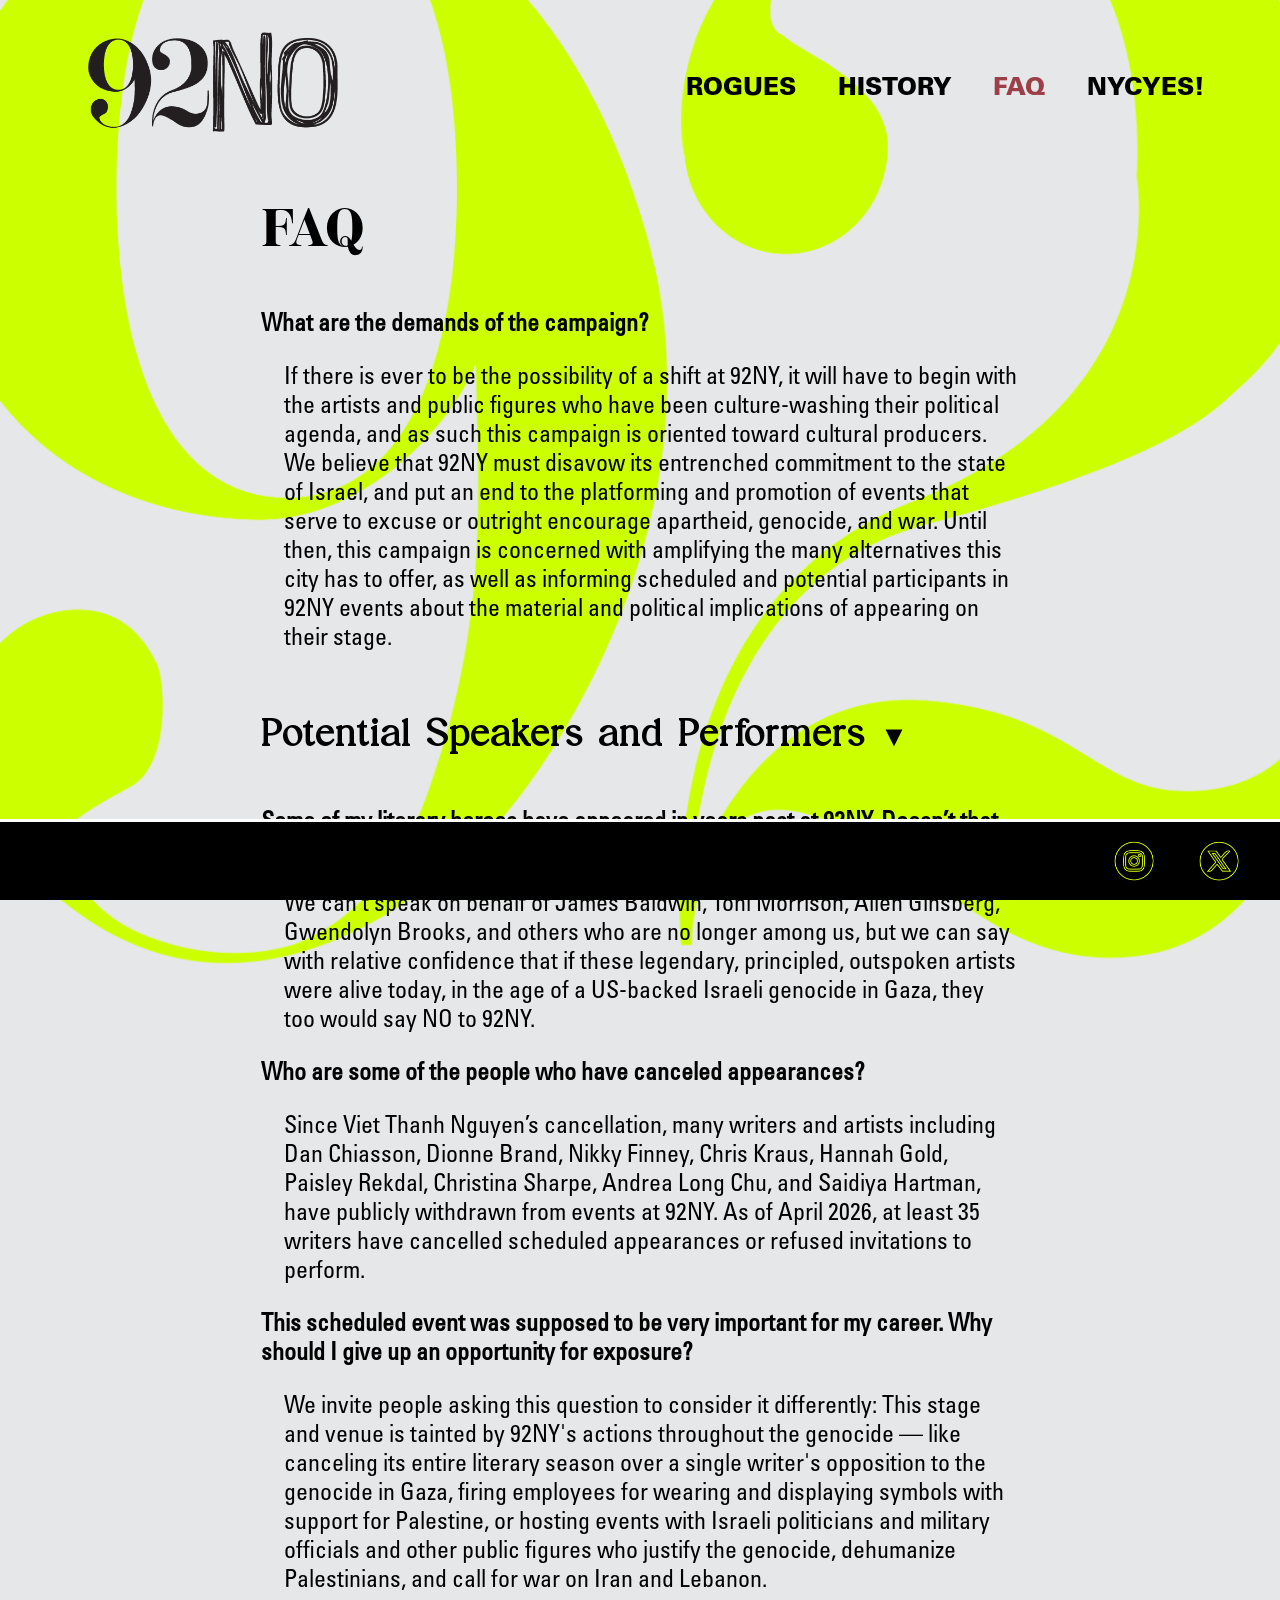
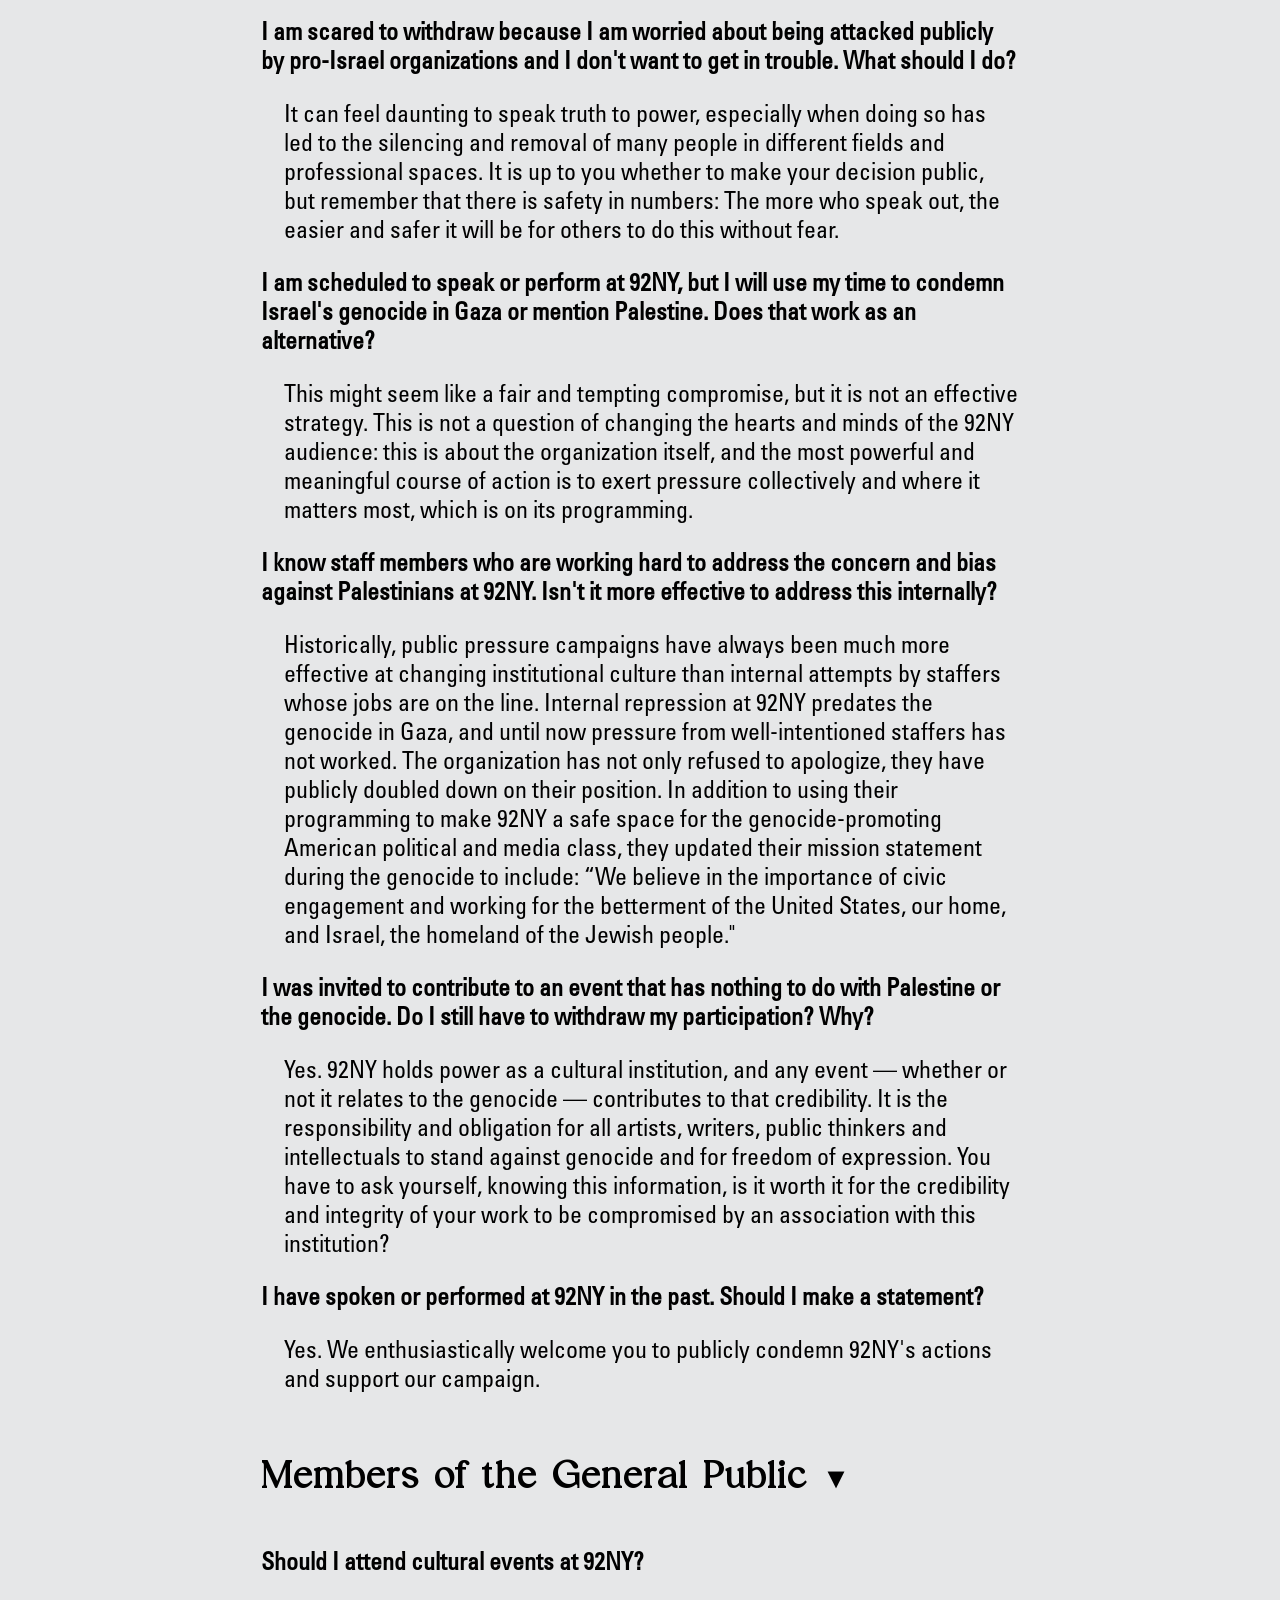
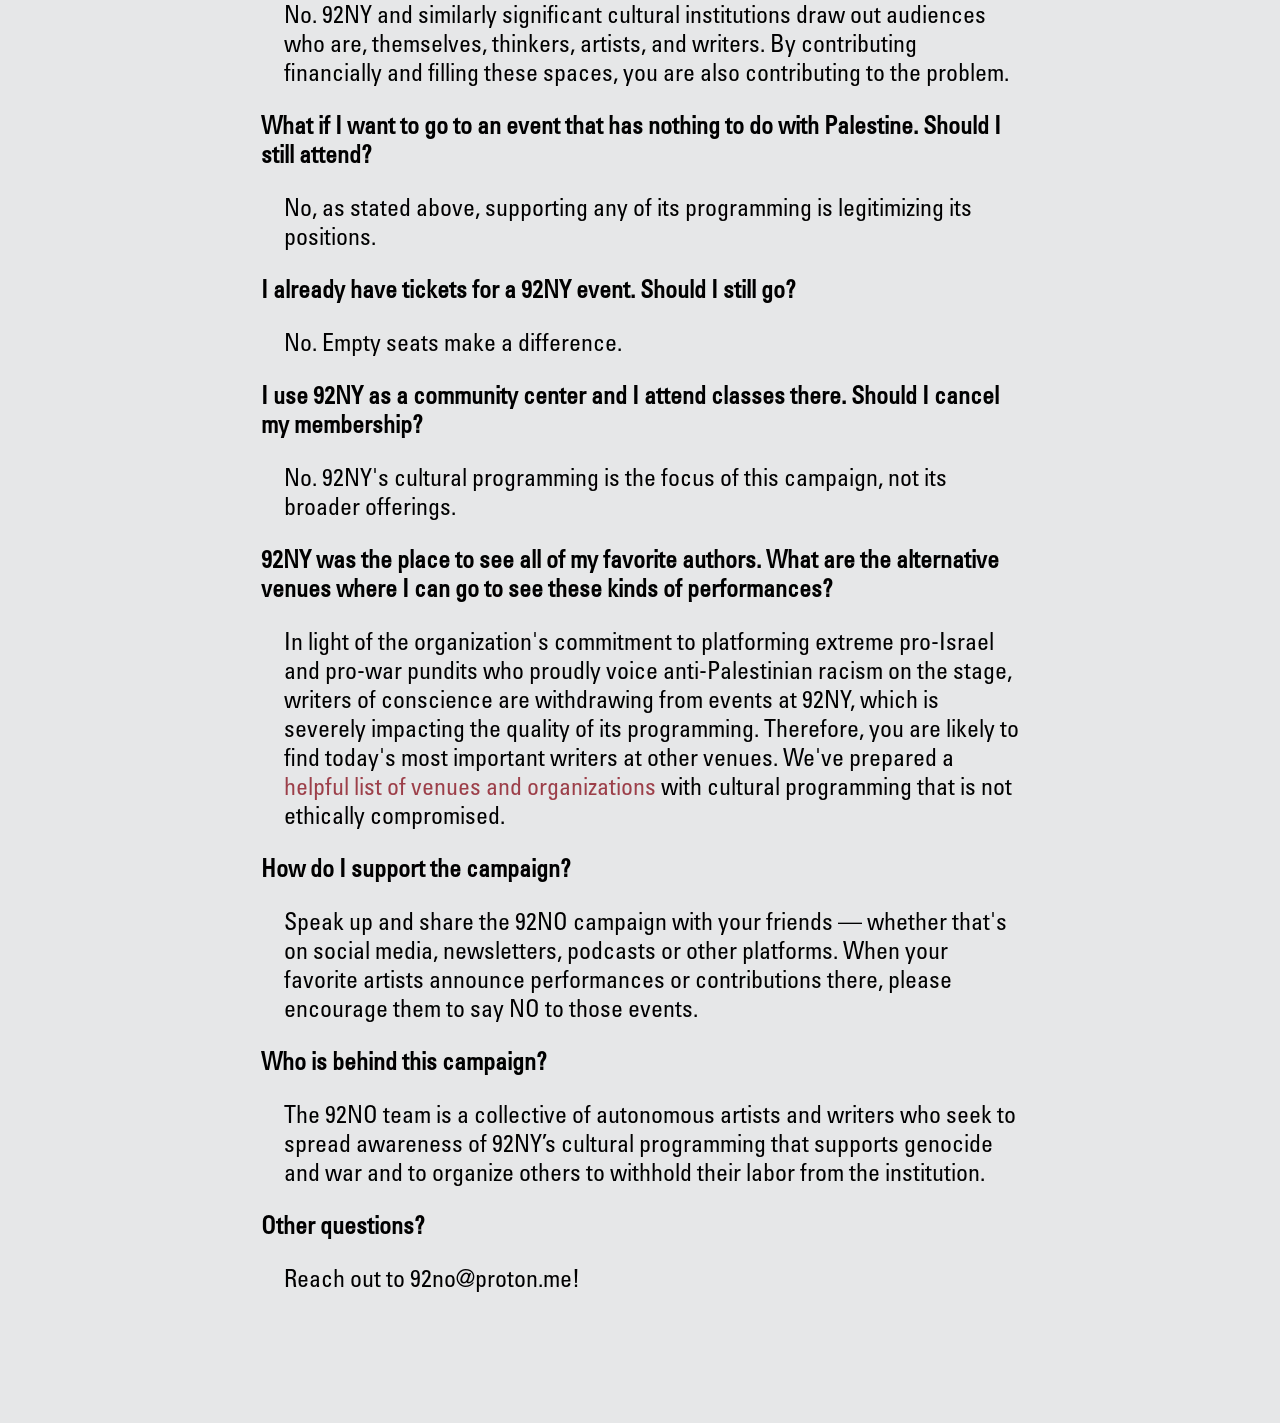
==== commit 4634fad9: "demands" ====
--- a/faq.html
+++ b/faq.html
@@ -26,7 +26,8 @@
 <link rel="preconnect" href="https://fonts.gstatic.com" crossorigin>
 <link href="https://fonts.googleapis.com/css2?family=Bodoni+Moda:ital,opsz,wght@0,6..96,400..900;1,6..96,400..900&family=Inter:ital,opsz,wght@0,14..32,100..900;1,14..32,100..900&display=swap" rel="stylesheet">
 
-
+<script data-goatcounter="https://92no.goatcounter.com/count"
+        async src="//gc.zgo.at/count.js"></script>
 
     <script src="offline/p5_v1-4-0.js"></script>
 </head>
@@ -66,6 +67,14 @@
      
 <h3> FAQ </h3>
 
+
+<div class="faq-section" style="display: block">
+
+<p class="question">What are the demands of the campaign?</p>
+
+<p class="answer">If there is ever to be the possibility of a shift at 92NY, it will have to begin with the artists and public figures who have been culture-washing their political agenda, and as such this campaign is oriented toward cultural producers. We believe that 92NY must disavow its entrenched commitment to the state of Israel, and put an end to the platforming and promotion of events that serve to excuse or outright encourage apartheid, genocide, and war. Until then, this campaign is concerned with amplifying the many alternatives this city has to offer, as well as informing scheduled and potential participants in 92NY events about the material and political implications of appearing on their stage.</p>
+
+</div>
 
 <h4 class="faq-header">Potential Speakers and Performers <span class="arrow">▼</span> </h4> 
 
